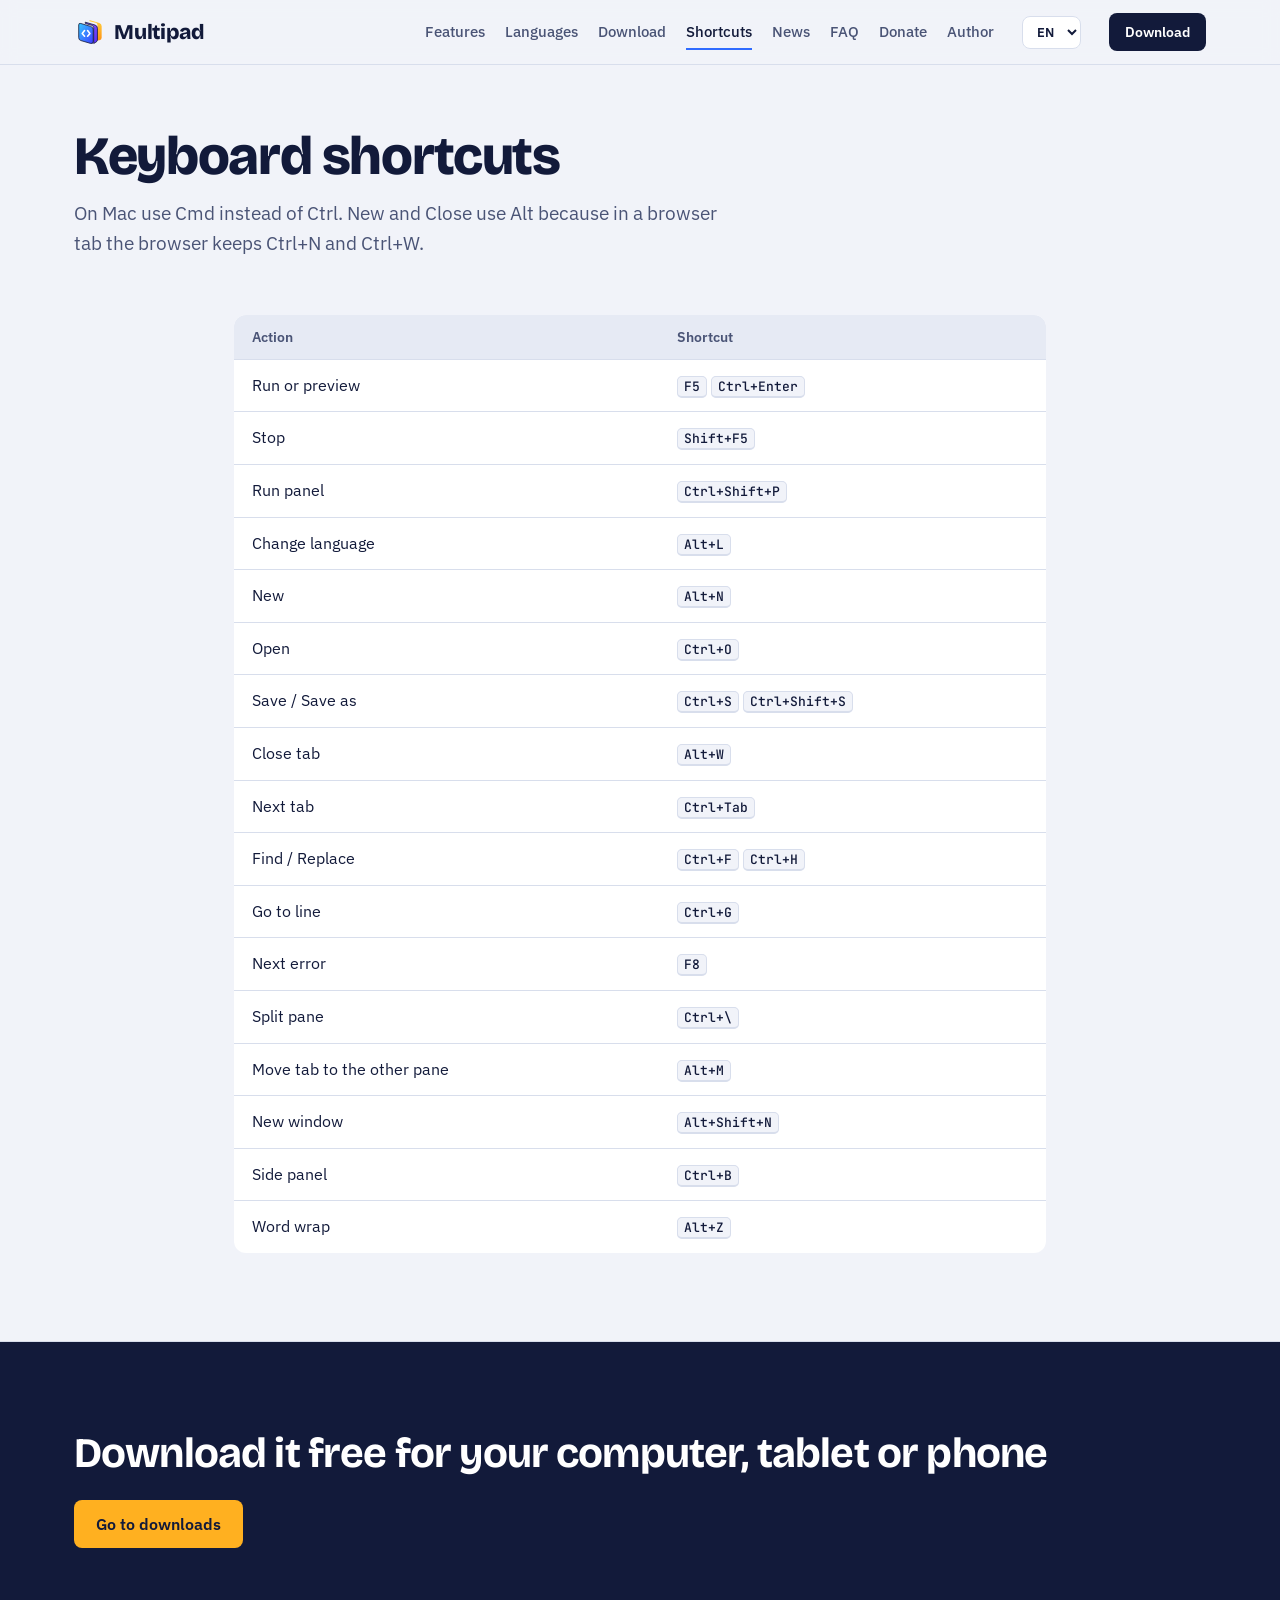
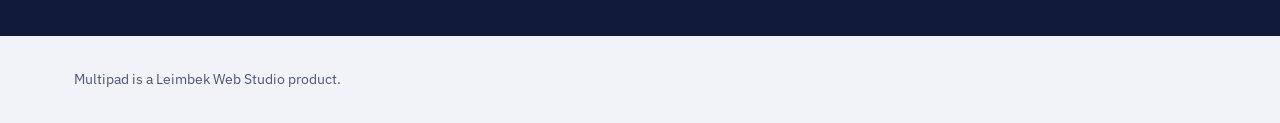
==== atajos.html @ 4534a5bb "Add Portuguese and French to the site and version 1.4.0 to the news" ====
<!DOCTYPE html>
<html lang="es">
<head>
<meta charset="utf-8">
<meta name="viewport" content="width=device-width, initial-scale=1">
<title>Atajos de teclado | Multipad</title>
<meta name="description" content="Todos los atajos de teclado de Multipad.">
<meta property="og:title" content="Atajos de teclado | Multipad">
<meta property="og:description" content="Todos los atajos de teclado de Multipad.">
<meta property="og:type" content="website">
<link rel="icon" href="favicon-32.png" sizes="32x32">
<link rel="icon" href="logo-mark.svg" type="image/svg+xml">
<link rel="apple-touch-icon" href="apple-touch-icon.png">
<link rel="preconnect" href="https://fonts.googleapis.com">
<link rel="preconnect" href="https://fonts.gstatic.com" crossorigin>
<link href="https://fonts.googleapis.com/css2?family=Bricolage+Grotesque:opsz,wght@12..96,500;12..96,700;12..96,800&family=IBM+Plex+Sans:wght@400;500;600&family=JetBrains+Mono:wght@400;500&display=swap" rel="stylesheet">
<link rel="stylesheet" href="css/site.css?v=6">
</head>
<body data-title-en="Keyboard shortcuts | Multipad" data-title-pt="Atalhos de teclado | Multipad" data-title-fr="Raccourcis clavier | Multipad">
<a class="skip" href="#main" data-i18n="skip">Ir al contenido</a>
<header class="top">
  <div class="wrap">
    <a class="brand" href="index.html"><img src="logo-mark.svg" alt="" width="30" height="30">Multipad</a>
    <button class="menu-btn" id="menuBtn" type="button" aria-expanded="false" aria-controls="mainNav" data-i18n="menu">Menú</button>
    <nav class="nav" id="mainNav" aria-label="Principal">
      <a href="funciones.html" data-i18n="nav.features">Funciones</a>
      <a href="lenguajes.html" data-i18n="nav.langs">Lenguajes</a>
      <a href="descargar.html" data-i18n="nav.download">Descargar</a>
      <a href="atajos.html" data-i18n="nav.keys" aria-current="page">Atajos</a>
      <a href="novedades.html" data-i18n="nav.news">Novedades</a>
      <a href="preguntas.html" data-i18n="nav.faq">Preguntas</a>
      <a href="donar.html" data-i18n="nav.donate">Donar</a>
      <a href="autor.html" data-i18n="nav.author">Autor</a>
    </nav>
    <select class="lang" id="langBtn" aria-label="Idioma / Language">
      <option value="es">ES</option>
      <option value="en">EN</option>
      <option value="pt">PT</option>
      <option value="fr">FR</option>
    </select>
    <a class="btn btn-main" href="descargar.html" data-i18n="cta.download">Descargar</a>
  </div>
</header>
<main id="main">
<section class="page-head" style="border-top:0">
  <div class="wrap">
    <h1 data-i18n="keys.h1">Atajos de teclado</h1>
    <p class="lede" data-i18n="keys.lede">En Mac usa Cmd en lugar de Ctrl. Nuevo y Cerrar usan Alt porque en una pestaña del navegador Ctrl+N y Ctrl+W los toma el navegador.</p>
  </div>
</section>
<section class="page-body">
  <div class="wrap" style="max-width:860px">
    <table>
      <thead><tr><th data-i18n="keys.th1">Acción</th><th data-i18n="keys.th2">Atajo</th></tr></thead>
      <tbody>
        <tr><td data-i18n="k1">Ejecutar o vista previa</td><td><kbd>F5</kbd> <kbd>Ctrl+Enter</kbd></td></tr>
        <tr><td data-i18n="k2">Detener</td><td><kbd>Shift+F5</kbd></td></tr>
        <tr><td data-i18n="k3">Panel de ejecución</td><td><kbd>Ctrl+Shift+P</kbd></td></tr>
        <tr><td data-i18n="k4">Cambiar lenguaje</td><td><kbd>Alt+L</kbd></td></tr>
        <tr><td data-i18n="k5">Nuevo</td><td><kbd>Alt+N</kbd></td></tr>
        <tr><td data-i18n="k6">Abrir</td><td><kbd>Ctrl+O</kbd></td></tr>
        <tr><td data-i18n="k7">Guardar / Guardar como</td><td><kbd>Ctrl+S</kbd> <kbd>Ctrl+Shift+S</kbd></td></tr>
        <tr><td data-i18n="k8">Cerrar pestaña</td><td><kbd>Alt+W</kbd></td></tr>
        <tr><td data-i18n="k9">Pestaña siguiente</td><td><kbd>Ctrl+Tab</kbd></td></tr>
        <tr><td data-i18n="k10">Buscar / Reemplazar</td><td><kbd>Ctrl+F</kbd> <kbd>Ctrl+H</kbd></td></tr>
        <tr><td data-i18n="k11">Ir a línea</td><td><kbd>Ctrl+G</kbd></td></tr>
        <tr><td data-i18n="k12">Siguiente error</td><td><kbd>F8</kbd></td></tr>
        <tr><td data-i18n="k13">Dividir panel</td><td><kbd>Ctrl+\</kbd></td></tr>
        <tr><td data-i18n="k14">Mover pestaña al otro panel</td><td><kbd>Alt+M</kbd></td></tr>
        <tr><td data-i18n="k15">Ventana nueva</td><td><kbd>Alt+Shift+N</kbd></td></tr>
        <tr><td data-i18n="k16">Panel lateral</td><td><kbd>Ctrl+B</kbd></td></tr>
        <tr><td data-i18n="k17">Ajuste de línea</td><td><kbd>Alt+Z</kbd></td></tr>
      </tbody>
    </table>
  </div>
</section>
<section class="cta-band">
  <div class="wrap">
    <h2 data-i18n="band.title">Descárgalo gratis para tu computadora, tablet o celular</h2>
    <a class="btn btn-main" href="descargar.html" data-i18n="band.btn">Ir a descargas</a>
  </div>
</section>
</main>
<footer>
  <div class="wrap">
    <span data-i18n="foot">Multipad es un producto de Leimbek Web Studio.</span>
    <span><a href="#" id="repoLink" hidden data-i18n="code">Código en GitHub</a></span>
  </div>
</footer>
<script src="js/site.js?v=6"></script>
</body>
</html>
---- css/site.css ----
:root{
  --ink:#121a3a; --ink-2:#4a5476; --paper:#f1f3f9; --white:#ffffff;
  --blue:#2f6bff; --violet:#6a3cf5; --amber:#ffb020; --line:#d8deec;
  --editor:#0d1430; --editor-line:#1f2a52; --editor-text:#dbe3f4;
  --radius-win:14px; --radius-ctl:8px;
  --display:"Bricolage Grotesque",system-ui,sans-serif;
  --body:"IBM Plex Sans",system-ui,sans-serif;
  --mono:"JetBrains Mono",ui-monospace,monospace;
}
*{box-sizing:border-box}
html{scroll-behavior:smooth}
@media (prefers-reduced-motion:reduce){html{scroll-behavior:auto}*{transition:none!important;animation:none!important}}
body{margin:0;background:var(--paper);color:var(--ink);font:400 17px/1.6 var(--body)}
a{color:var(--blue)}
:focus-visible{outline:3px solid var(--amber);outline-offset:2px;border-radius:4px}
.wrap{max-width:1180px;margin:0 auto;padding:0 24px}
.skip{position:absolute;left:-999px}.skip:focus{left:16px;top:12px;background:var(--white);padding:8px 12px;z-index:10}

/* header */
.top{position:sticky;top:0;z-index:5;background:rgba(241,243,249,.92);backdrop-filter:blur(8px);border-bottom:1px solid var(--line)}
.top .wrap{display:flex;align-items:center;gap:28px;height:64px}
.brand{display:flex;align-items:center;gap:10px;text-decoration:none;color:var(--ink);font:800 21px/1 var(--display);letter-spacing:-.01em}
.brand img{width:30px;height:30px}
.nav{display:flex;gap:20px;margin-left:auto}
.nav a{color:var(--ink-2);text-decoration:none;font-weight:500;font-size:15px}
.nav a:hover{color:var(--ink)}
.lang{border:1px solid var(--line);background:var(--white);color:var(--ink);border-radius:var(--radius-ctl);padding:6px 10px;font:600 13px var(--body);cursor:pointer}
.btn{display:inline-flex;align-items:center;gap:8px;border-radius:var(--radius-ctl);padding:12px 20px;font:600 16px var(--body);text-decoration:none;border:2px solid transparent;cursor:pointer}
.btn-main{background:var(--ink);color:var(--white)}
.btn-main:hover{background:var(--blue)}
.btn-ghost{border-color:var(--ink);color:var(--ink);background:transparent}
.btn-ghost:hover{background:var(--white)}
.top .btn{padding:8px 14px;font-size:14px;white-space:nowrap}

/* hero */
.hero{padding:72px 0 88px}
.hero .wrap{display:grid;grid-template-columns:minmax(0,5fr) minmax(0,7fr);gap:56px;align-items:center}
h1{font:800 clamp(40px,5.2vw,64px)/1.02 var(--display);letter-spacing:-.025em;margin:0 0 22px}
.lede{font-size:19px;color:var(--ink-2);max-width:34em;margin:0 0 30px}
.ctas{display:flex;flex-wrap:wrap;gap:12px;margin-bottom:22px}
.fine{font-size:14px;color:var(--ink-2);margin:0}

/* window stack (echoes the three overlapping sheets of the logo) */
.stack{position:relative;padding:34px 0 0 34px}
.ghost-win{position:absolute;border-radius:var(--radius-win);height:70%}
.ghost-win.g1{top:0;left:0;right:68px;background:var(--amber)}
.ghost-win.g2{top:17px;left:17px;right:34px;background:var(--violet)}
.ghost-label{position:absolute;top:1px;right:14px;font:600 12px/15px var(--body);color:var(--ink)}
.g2 .ghost-label{color:var(--white)}
.win{position:relative;background:var(--editor);border-radius:var(--radius-win);overflow:hidden;box-shadow:0 30px 60px -30px rgba(18,26,58,.55);border:1px solid #26315e}
.titlebar{display:flex;align-items:center;gap:10px;padding:10px 14px;background:#141d40;color:#aab6d6;font:500 13px var(--body);border-bottom:1px solid var(--editor-line)}
.titlebar img{width:18px;height:18px}
.titlebar .wname{margin-left:auto;color:#dbe3f4}
.toolbar{display:flex;align-items:center;gap:10px;padding:8px 12px;border-bottom:1px solid var(--editor-line)}
.run{background:var(--blue);color:#fff;border:0;border-radius:6px;padding:6px 12px;font:600 13px var(--body);cursor:pointer}
.run:hover{background:#4a80ff}
.live{color:#aab6d6;font-size:13px;display:flex;gap:6px;align-items:center}
.toolbar .langtag{margin-left:auto;color:#8592b0;font:500 12px var(--mono)}
.panes{display:grid;grid-template-columns:1fr 6px 1fr;height:360px}
.pane{display:flex;flex-direction:column;min-width:0}
.tab{font:500 12px var(--mono);color:#dbe3f4;padding:7px 12px;background:#121b3c;border-bottom:1px solid var(--editor-line);display:flex;gap:6px;align-items:center}
.tab::before{content:"";width:7px;height:7px;border-radius:50%;background:var(--blue)}
.tab.prev::before{background:var(--amber)}
.divider{background:var(--editor-line);cursor:col-resize}
textarea.code{flex:1;resize:none;border:0;background:var(--editor);color:var(--editor-text);font:400 13px/1.65 var(--mono);padding:12px 14px;tab-size:2;white-space:pre;overflow:auto}
textarea.code:focus{outline:none;box-shadow:inset 0 0 0 2px var(--amber)}
iframe.preview{flex:1;border:0;background:#fff;width:100%}
.statusbar{display:flex;gap:16px;padding:6px 14px;font:400 12px var(--mono);color:#8592b0;border-top:1px solid var(--editor-line)}
.demo-note{font-size:14px;color:var(--ink-2);margin:14px 0 0 34px}

/* sections */
section{padding:88px 0;border-top:1px solid var(--line)}
h2{font:700 clamp(30px,3.4vw,42px)/1.1 var(--display);letter-spacing:-.02em;margin:0 0 14px}
.intro{color:var(--ink-2);max-width:40em;margin:0 0 44px;font-size:18px}
h3{font:700 21px/1.25 var(--display);margin:0 0 8px}

.features{display:grid;grid-template-columns:repeat(2,minmax(0,1fr));gap:44px 64px}
.feature{border-left:4px solid var(--blue);padding-left:20px}
.feature.v{border-color:var(--violet)}.feature.a{border-color:var(--amber)}
.feature p{margin:0;color:var(--ink-2)}

table{width:100%;border-collapse:collapse;background:var(--white);border-radius:12px;overflow:hidden;font-size:16px}
th,td{text-align:left;padding:13px 18px;border-bottom:1px solid var(--line);vertical-align:top}
th{font:600 14px var(--body);color:var(--ink-2);background:#e6eaf4}
tr:last-child td{border-bottom:0}
kbd{font:500 13px var(--mono);background:var(--paper);border:1px solid var(--line);border-bottom-width:2px;border-radius:5px;padding:1px 6px;white-space:nowrap}
.where{display:inline-block;font-size:13px;font-weight:600;padding:2px 9px;border-radius:999px}
.w-browser{background:#e3ebff;color:#1d47b8}.w-server{background:#efe8ff;color:#4b26b8}.w-edit{background:#fff1d6;color:#7a4b00}
.note{font-size:15px;color:var(--ink-2);margin:18px 0 0;max-width:46em}

.install{display:grid;grid-template-columns:repeat(3,minmax(0,1fr));gap:24px}
.platform{background:var(--white);border:1px solid var(--line);border-radius:12px;padding:24px}
.platform ol{margin:12px 0 0;padding-left:20px;color:var(--ink-2)}
.platform li{margin-bottom:8px}
.platform .who{font-size:14px;color:var(--ink-2);margin:0}

.two{display:grid;grid-template-columns:minmax(0,1fr) minmax(0,1fr);gap:56px;align-items:start}
.news{list-style:none;margin:0;padding:0}
.news li{padding:0 0 24px 20px;border-left:2px solid var(--line);position:relative}
.news li::before{content:"";position:absolute;left:-7px;top:6px;width:12px;height:12px;border-radius:50%;background:var(--blue)}
.news time{font-size:14px;color:var(--ink-2)}
.news p{margin:4px 0 0}

details{border-bottom:1px solid var(--line);padding:16px 0}
summary{cursor:pointer;font:600 18px var(--body);list-style:none;display:flex;justify-content:space-between;gap:16px}
summary::-webkit-details-marker{display:none}
summary::after{content:"+";font:500 22px/1 var(--display);color:var(--blue)}
details[open] summary::after{content:"−"}
details p{margin:10px 0 0;color:var(--ink-2)}

.cta-band{background:var(--ink);color:var(--white);border-top:0}
.cta-band .wrap{display:flex;flex-wrap:wrap;align-items:center;justify-content:space-between;gap:24px}
.cta-band h2{margin:0;color:var(--white)}
.cta-band .btn-main{background:var(--amber);color:var(--ink)}
.cta-band .btn-main:hover{background:#ffc552}

footer{padding:32px 0;font-size:14px;color:var(--ink-2)}
footer .wrap{display:flex;flex-wrap:wrap;gap:16px;justify-content:space-between}

@media (max-width:960px){
  .hero .wrap,.two{grid-template-columns:1fr}
  .install{grid-template-columns:1fr}
  .nav{display:none}
  .top .btn{margin-left:auto}
}
@media (max-width:640px){
  body{font-size:16px}
  .hero{padding:44px 0 56px}
  .features{grid-template-columns:1fr}
  .stack{padding:22px 0 0 22px}
  .ghost-win.g2{top:11px;left:11px}
  .panes{grid-template-columns:1fr;grid-template-rows:1fr 6px 1fr;height:460px}
  .demo-note{margin-left:22px}
  section{padding:60px 0}
  th,td{padding:10px 12px}
  .hide-sm,.ghost-label{display:none}
}

/* multi-page additions */
.nav a[aria-current="page"]{color:var(--ink);box-shadow:inset 0 -2px 0 var(--blue)}
.nav a{padding:6px 0}
.page-head{padding:64px 0 8px}
.page-head h1{font-size:clamp(36px,4.4vw,54px);margin-bottom:14px}
.page-head .lede{margin-bottom:0}
.page-body{padding:48px 0 88px;border-top:0}
.page-body + section{border-top:1px solid var(--line)}
.more{display:inline-block;margin-top:12px;font-weight:600;text-decoration:none}
.more:hover{text-decoration:underline}
.prose{max-width:46em}
.prose h2{font-size:28px;margin-top:48px}
.prose p,.prose li{color:var(--ink-2)}
.prose code{font:500 14px var(--mono);background:#e6eaf4;border-radius:4px;padding:1px 5px}

.os-banner{display:flex;flex-wrap:wrap;align-items:center;gap:20px;background:var(--white);border:1px solid var(--line);border-left:6px solid var(--blue);border-radius:12px;padding:24px 28px;margin-bottom:56px}
.os-banner p{margin:0;color:var(--ink-2)}
.os-banner strong{color:var(--ink);font:700 22px/1.2 var(--display);display:block;margin-bottom:4px}
.os-banner .btn{margin-left:auto}
.platform.is-you{border-color:var(--blue);box-shadow:0 0 0 2px var(--blue)}
.you{display:none;font-size:13px;font-weight:600;color:var(--blue);margin-left:6px}
.is-you .you{display:inline}
.dl-table td:last-child{text-align:right;white-space:nowrap}
.btn-sm{padding:8px 14px;font-size:14px}
.btn[aria-disabled="true"]{background:#e6eaf4;color:var(--ink-2);border-color:transparent;cursor:not-allowed;pointer-events:none}
.size{font-size:14px;color:var(--ink-2)}
@media (max-width:960px){.os-banner .btn{margin-left:0}}
@media (max-width:1100px){.nav{gap:14px}.nav a{font-size:14px}}
.menu-btn{display:none;border:1px solid var(--line);background:var(--white);color:var(--ink);border-radius:var(--radius-ctl);padding:6px 12px;font:600 14px var(--body);cursor:pointer}
@media (max-width:960px){
  .menu-btn{display:inline-block;margin-left:auto}
  .top .wrap{position:relative;gap:10px}
  .top .btn{margin-left:0}
  .nav{display:none;position:absolute;top:64px;left:0;right:0;flex-direction:column;gap:0;background:var(--white);border-bottom:1px solid var(--line);padding:8px 24px 16px;box-shadow:0 12px 24px -16px rgba(18,26,58,.35)}
  .nav.open{display:flex}
  .nav a{padding:12px 0;font-size:17px;border-bottom:1px solid var(--line)}
  .nav a:last-child{border-bottom:0}
  .nav a[aria-current="page"]{box-shadow:none;color:var(--blue)}
}
@media (max-width:420px){.brand{font-size:18px}.brand img{width:26px;height:26px}.top .btn{padding:8px 10px}}
.donate-list{display:flex;flex-wrap:wrap;gap:12px;margin-top:8px}
ul.plain{padding-left:20px;color:var(--ink-2)}
ul.plain li{margin-bottom:8px}
.prose ul{padding-left:20px}
.prose li{margin-bottom:6px}
@media (max-width:1080px){
  .menu-btn{display:inline-block;margin-left:auto}
  .top .wrap{position:relative;gap:10px}
  .top .btn{margin-left:0}
  .nav{display:none;position:absolute;top:64px;left:0;right:0;flex-direction:column;gap:0;background:var(--white);border-bottom:1px solid var(--line);padding:8px 24px 16px;box-shadow:0 12px 24px -16px rgba(18,26,58,.35)}
  .nav.open{display:flex}
  .nav a{padding:12px 0;font-size:17px;border-bottom:1px solid var(--line)}
  .nav a:last-child{border-bottom:0}
  .nav a[aria-current="page"]{box-shadow:none;color:var(--blue)}
}
.two h2{font-size:28px}
.amounts{display:grid;grid-template-columns:repeat(5,minmax(0,1fr));gap:12px;margin-top:8px;max-width:560px}
.amount{display:flex;align-items:baseline;justify-content:center;gap:4px;padding:16px 8px;border:2px solid var(--ink);border-radius:var(--radius-ctl);background:var(--white);color:var(--ink);text-decoration:none;font:700 24px/1 var(--display)}
.amount small{font:600 12px var(--body);color:var(--ink-2)}
.amount:hover{background:var(--ink);color:var(--white)}
.amount:hover small{color:#c9d1e8}
@media (max-width:520px){.amounts{grid-template-columns:repeat(3,minmax(0,1fr))}}
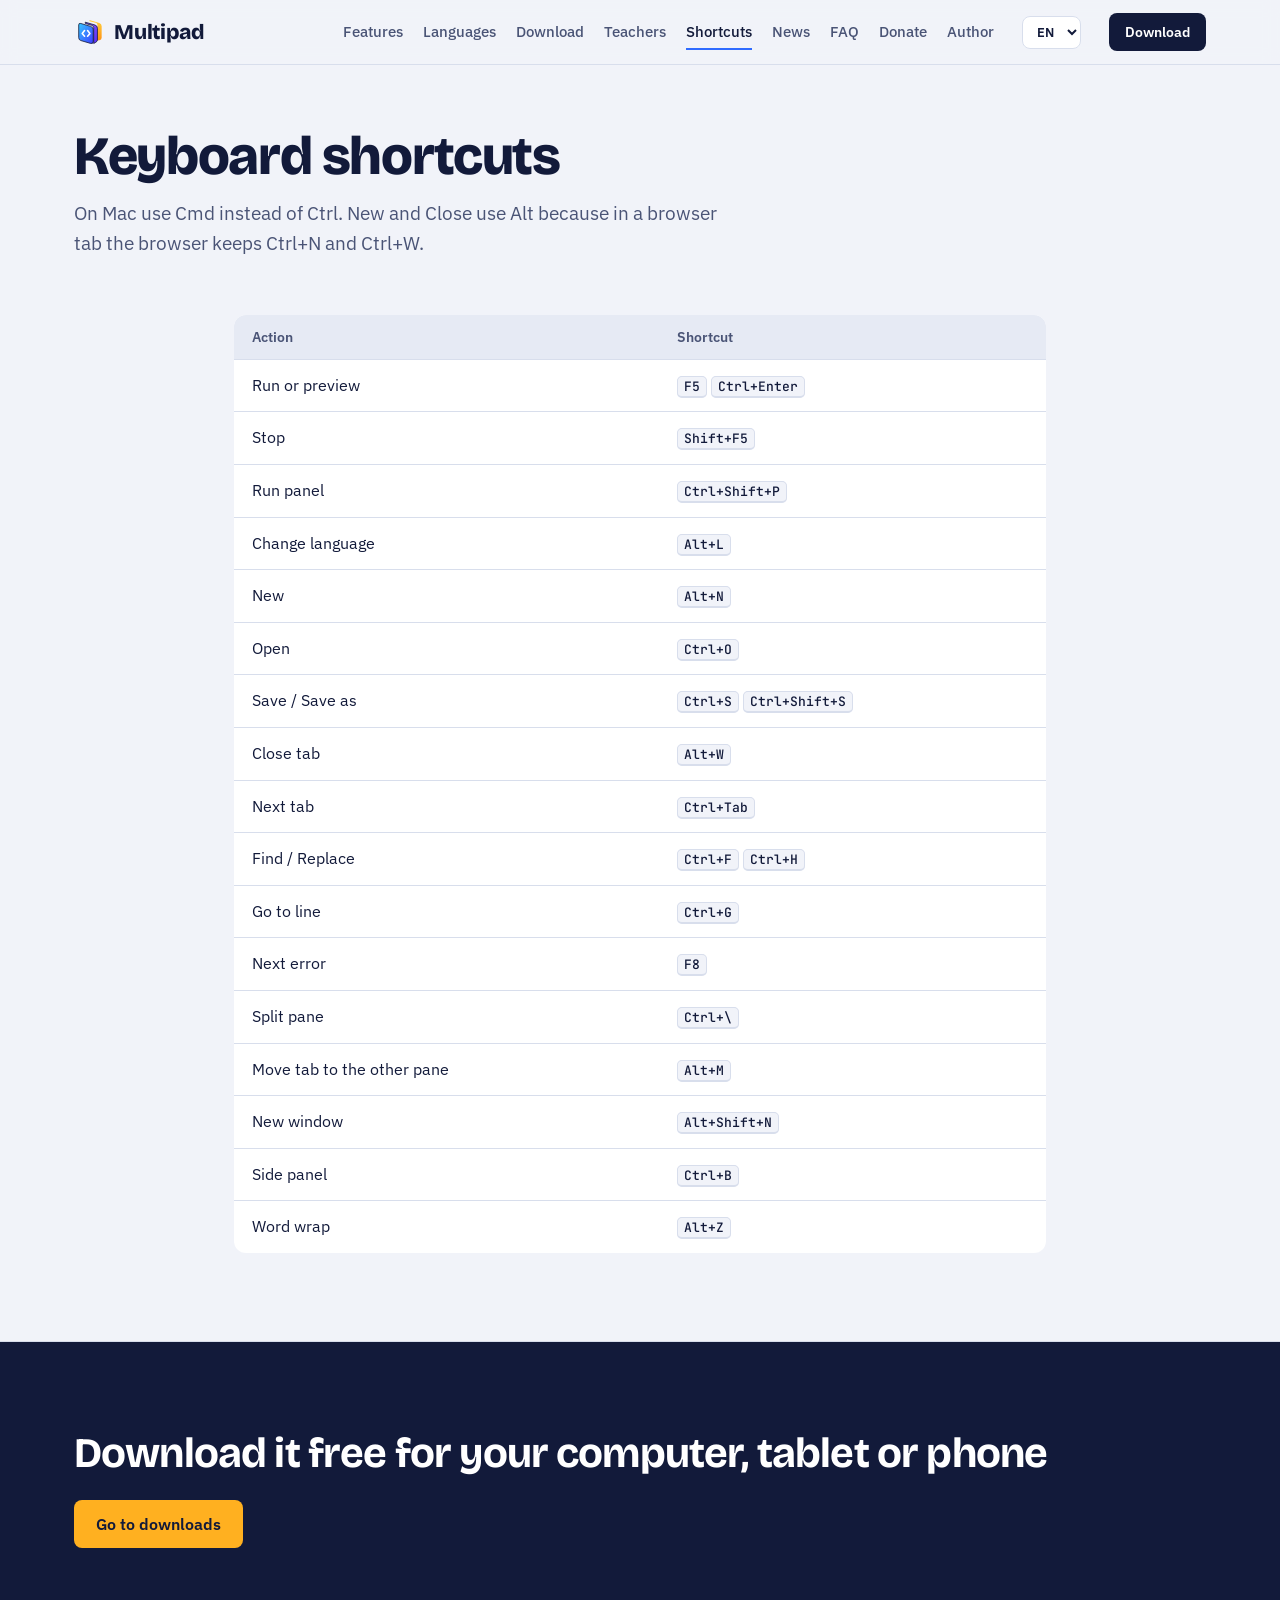
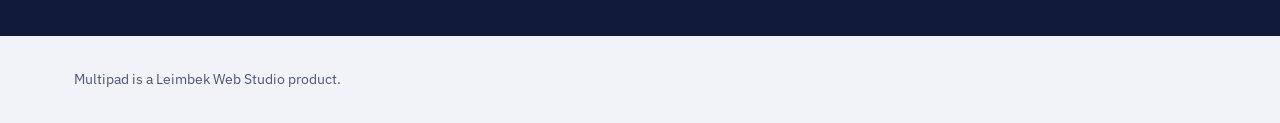
==== commit 7340893c: "Add a For-teachers page with the classroom mode video, and version 1.5.0" ====
--- a/atajos.html
+++ b/atajos.html
@@ -14,7 +14,7 @@
 <link rel="preconnect" href="https://fonts.googleapis.com">
 <link rel="preconnect" href="https://fonts.gstatic.com" crossorigin>
 <link href="https://fonts.googleapis.com/css2?family=Bricolage+Grotesque:opsz,wght@12..96,500;12..96,700;12..96,800&family=IBM+Plex+Sans:wght@400;500;600&family=JetBrains+Mono:wght@400;500&display=swap" rel="stylesheet">
-<link rel="stylesheet" href="css/site.css?v=6">
+<link rel="stylesheet" href="css/site.css?v=7">
 </head>
 <body data-title-en="Keyboard shortcuts | Multipad" data-title-pt="Atalhos de teclado | Multipad" data-title-fr="Raccourcis clavier | Multipad">
 <a class="skip" href="#main" data-i18n="skip">Ir al contenido</a>
@@ -26,6 +26,7 @@
       <a href="funciones.html" data-i18n="nav.features">Funciones</a>
       <a href="lenguajes.html" data-i18n="nav.langs">Lenguajes</a>
       <a href="descargar.html" data-i18n="nav.download">Descargar</a>
+      <a href="docentes.html" data-i18n="nav.teachers">Docentes</a>
       <a href="atajos.html" data-i18n="nav.keys" aria-current="page">Atajos</a>
       <a href="novedades.html" data-i18n="nav.news">Novedades</a>
       <a href="preguntas.html" data-i18n="nav.faq">Preguntas</a>
@@ -87,6 +88,6 @@
     <span><a href="#" id="repoLink" hidden data-i18n="code">Código en GitHub</a></span>
   </div>
 </footer>
-<script src="js/site.js?v=6"></script>
+<script src="js/site.js?v=7"></script>
 </body>
 </html>
--- a/css/site.css
+++ b/css/site.css
@@ -198,3 +198,6 @@
 .amount:hover{background:var(--ink);color:var(--white)}
 .amount:hover small{color:#c9d1e8}
 @media (max-width:520px){.amounts{grid-template-columns:repeat(3,minmax(0,1fr))}}
+.tch-video{display:block;width:100%;max-width:1040px;aspect-ratio:16/9;border-radius:14px;background:#0f1529;box-shadow:0 18px 50px rgba(15,21,41,.18)}
+ol.plain{padding-left:22px;color:var(--ink-2)}
+ol.plain li{margin-bottom:10px}
